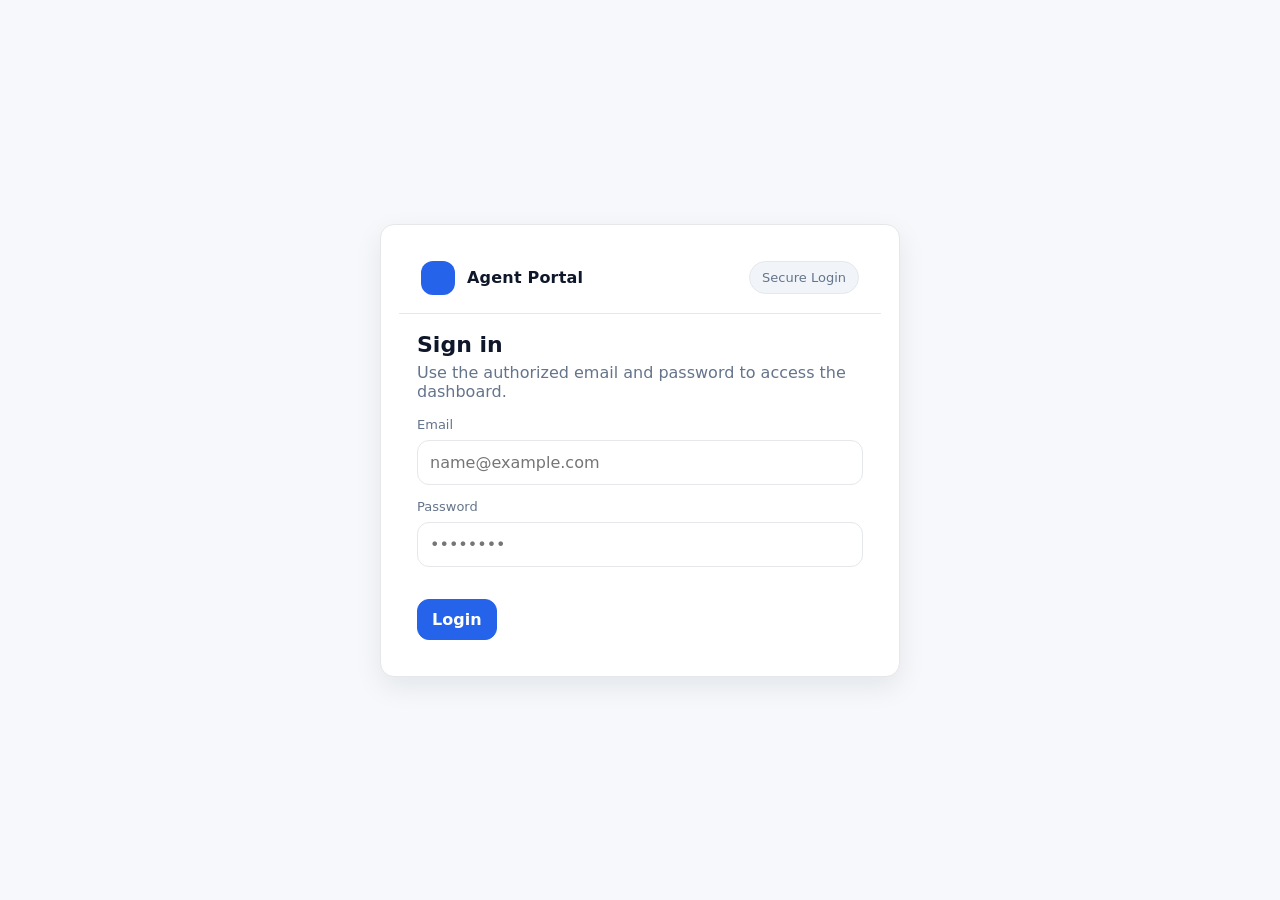
==== cart.html @ 021fe3e8 "Add files via upload" ====
<!doctype html>
<html lang="en">
  <head>
    <meta charset="utf-8" />
    <meta name="viewport" content="width=device-width, initial-scale=1" />
    <title>Agent Portal - Cart</title>
    <link rel="stylesheet" href="styles.css" />
    <script src="config.js"></script>
    <script src="app.js" defer></script>
  </head>
  <body data-page="cart" data-layout="full">
    <div class="container">
      <div class="card">
        <div class="topbar">
          <div class="brand">
            <div class="logo"></div>
            <div>Agent Portal</div>
          </div>
          <div style="display:flex;gap:10px;align-items:center">
            <span class="chip" id="sessionChip">-</span>
            <a class="btn" href="dashboard.html">Dashboard</a>
            <button class="btn" id="logoutBtn" type="button">Logout</button>
          </div>
        </div>
        <main class="main">
          <div class="section">
            <h1>My Cart</h1>
            <div class="checkout-grid" style="margin-top:14px">
              <div>
                <div class="panel">
                  <div class="panel-header">
                    <div class="panel-title">Cart Details</div>
                    <button class="btn ghost" id="clearCart" type="button">Clear Cart</button>
                  </div>
                  <div id="cartDetails"></div>
                  <div class="panel-footer">
                    <button class="btn" id="addAnotherTest" type="button">Add Another Test</button>
                    <a class="link" href="dashboard.html">Back to Dashboard</a>
                  </div>
                </div>
              </div>
              <aside>
                <div class="panel panel-accent">
                  <div class="panel-title">Order Summary</div>
                  <div style="margin-top:10px">
                    <a class="link" href="#">Add Voucher/Promo Code</a>
                  </div>
                  <div class="summary-list" style="margin-top:12px">
                    <div class="summary-line">
                      <div class="k">Item Subtotal</div>
                      <div class="v" id="cartSubtotal">$0</div>
                    </div>
                    <div class="summary-line">
                      <div class="k">Tax</div>
                      <div class="v" id="cartTax">$0</div>
                    </div>
                    <div class="summary-total">
                      <div>Total</div>
                      <div class="price" id="cartPrice">$0</div>
                    </div>
                  </div>
                  <div style="margin-top:14px">
                    <button class="btn primary wide" id="proceedPayment" type="button">Proceed to Payment →</button>
                  </div>
                </div>
              </aside>
            </div>
          </div>
        </main>
      </div>
    </div>
  </body>
</html>
---- styles.css ----
:root{
  --bg:#f6f8fb;
  --panel:#ffffff;
  --panel2:#ffffff;
  --text:#0f172a;
  --muted:#64748b;
  --line:#e5e7eb;
  --brand:#2563eb;
  --brand2:#2563eb;
  --danger:#dc2626;
  --ok:#059669;
  --shadow:0 10px 28px rgba(15,23,42,.08);
  --radius:14px;
  --radius2:10px;
  --max:1120px;
  --font:Inter,ui-sans-serif,system-ui,-apple-system,"Segoe UI",Roboto,Arial,"Noto Sans","Liberation Sans",sans-serif;
}

*{box-sizing:border-box}
html,body{height:100%}
body{
  margin:0;
  font-family:var(--font);
  background:var(--bg);
  color:var(--text);
  -webkit-font-smoothing:antialiased;
  -moz-osx-font-smoothing:grayscale;
}

body[data-layout="full"] .container{
  max-width:100%;
  padding:0;
}

body[data-layout="full"] .card{
  border-radius:0;
  border:0;
  box-shadow:none;
  min-height:100vh;
}

body[data-layout="full"] .topbar{
  padding:16px 22px;
}

body[data-layout="full"] .main{
  padding:22px;
}

a{color:inherit;text-decoration:none}
button,input,select,textarea{font:inherit}

.container{max-width:var(--max);margin:0 auto;padding:28px}

.card{
  background:var(--panel);
  border:1px solid var(--line);
  border-radius:var(--radius);
  box-shadow:var(--shadow);
}

.topbar{
  display:flex;
  align-items:center;
  justify-content:space-between;
  padding:18px 22px;
  border-bottom:1px solid var(--line);
}

.brand{
  display:flex;
  align-items:center;
  gap:12px;
  font-weight:700;
  letter-spacing:.2px;
}
.logo{
  width:34px;
  height:34px;
  border-radius:12px;
  background:var(--brand);
  box-shadow:none;
}

.chip{
  display:inline-flex;
  align-items:center;
  gap:8px;
  padding:8px 12px;
  border-radius:999px;
  border:1px solid var(--line);
  background:#f1f5f9;
  color:var(--muted);
  font-size:13px;
}

.btn{
  border:1px solid var(--line);
  background:#ffffff;
  color:var(--text);
  padding:10px 14px;
  border-radius:12px;
  cursor:pointer;
  transition:background .12s ease, border-color .12s ease;
}
.btn:hover{background:#f8fafc;border-color:#d1d5db}
.btn:active{background:#f1f5f9}
.btn.primary{
  background:var(--brand);
  border-color:var(--brand);
  color:#ffffff;
  font-weight:700;
}
.btn.danger{background:#fee2e2;border-color:#fecaca;color:#991b1b}
.btn.ghost{background:transparent}

.grid{
  display:grid;
  grid-template-columns:340px 1fr;
  gap:18px;
  align-items:start;
}

.sidebar{padding:16px;box-shadow:none}
.sidebar h2{margin:4px 0 14px;font-size:14px;color:var(--muted);font-weight:600}

.nav{
  display:flex;
  flex-direction:column;
  gap:8px;
}
.nav a{
  display:flex;
  align-items:center;
  justify-content:space-between;
  gap:10px;
  padding:12px 12px;
  border-radius:12px;
  border:1px solid var(--line);
  color:var(--text);
  background:#ffffff;
  transition:background .12s ease, border-color .12s ease;
}
.nav a:hover{background:#f8fafc;border-color:#d1d5db}
.nav a.active{background:#eef2ff;border-color:#c7d2fe}
.nav .meta{color:var(--muted);font-size:12px}

.main{padding:16px}
.section{padding:18px}
.section + .section{border-top:1px solid var(--line)}
.section h1{margin:0 0 12px;font-size:20px}
.section p{margin:0;color:var(--muted);line-height:1.55}

.tabs{
  display:flex;
  flex-wrap:wrap;
  gap:10px;
  margin-top:14px;
}
.tab{
  padding:10px 12px;
  border-radius:999px;
  border:1px solid var(--line);
  background:#ffffff;
  color:var(--text);
  cursor:pointer;
}
.tab.active{background:#eef2ff;border-color:#c7d2fe}

form{display:grid;grid-template-columns:1fr 1fr;gap:14px;margin-top:16px}
.field{display:flex;flex-direction:column;gap:8px}
.field.full{grid-column:1 / -1}
.label{font-size:13px;color:var(--muted)}
.input,.select,.textarea{
  padding:12px 12px;
  border-radius:12px;
  border:1px solid var(--line);
  background:#ffffff;
  color:var(--text);
  outline:none;
}
.textarea{min-height:98px;resize:vertical}
.input:focus,.select:focus,.textarea:focus{border-color:#93c5fd;box-shadow:0 0 0 3px rgba(59,130,246,.15)}
.hint{font-size:12px;color:var(--muted);line-height:1.45}
.error{color:#b91c1c;font-size:13px}

.actions{
  grid-column:1 / -1;
  display:flex;
  gap:10px;
  justify-content:flex-end;
  padding-top:4px;
}

.login{
  min-height:100%;
  display:flex;
  align-items:center;
  justify-content:center;
  padding:28px;
}
.login-card{
  width:min(520px, 100%);
  padding:18px;
}
.login-card .body{padding:18px}
.login-card h1{margin:0 0 6px;font-size:22px}
.login-card p{margin:0 0 16px;color:var(--muted)}
.login-card form{grid-template-columns:1fr}
.login-card .actions{justify-content:space-between}

.summary{
  display:grid;
  gap:10px;
  margin-top:14px;
}
.row{
  display:flex;
  align-items:center;
  justify-content:space-between;
  gap:14px;
  padding:12px;
  border:1px solid var(--line);
  border-radius:12px;
  background:#ffffff;
}
.row .k{color:var(--muted);font-size:13px}
.row .v{font-weight:650}

.price{
  font-size:22px;
  font-weight:800;
  letter-spacing:.2px;
}

.checkout-grid{
  display:grid;
  grid-template-columns:minmax(0, 1fr) minmax(320px, 420px);
  gap:18px;
  align-items:start;
}

.checkout-grid > *{min-width:0}
.checkout-grid aside{min-width:0}

.panel{
  border:1px solid var(--line);
  border-radius:var(--radius2);
  background:#ffffff;
  padding:16px;
  max-width:100%;
}

.panel-accent{
  background:#eef2ff;
  border-color:#c7d2fe;
}

.panel-header{
  display:flex;
  align-items:center;
  justify-content:space-between;
  gap:12px;
}

.panel-title{
  font-size:16px;
  font-weight:750;
}

.panel-footer{
  margin-top:16px;
  display:flex;
  align-items:center;
  justify-content:space-between;
  gap:10px;
  flex-wrap:wrap;
}

.wide{width:100%}

.link{
  color:var(--brand);
  font-weight:600;
}
.link:hover{text-decoration:underline}

.muted{color:var(--muted);font-size:13px;line-height:1.45}

.mono{
  font-family:ui-monospace,SFMono-Regular,Menlo,Monaco,Consolas,"Liberation Mono","Courier New",monospace;
  overflow-wrap:anywhere;
}

.cart-item{
  display:flex;
  align-items:flex-start;
  justify-content:space-between;
  gap:14px;
  padding:12px;
  border:1px solid var(--line);
  border-radius:12px;
  background:#ffffff;
}

.cart-icon{
  width:38px;
  height:38px;
  border-radius:12px;
  background:#eef2ff;
  border:1px solid #c7d2fe;
  flex:0 0 auto;
}

.cart-item-main{flex:1 1 auto;min-width:0}
.cart-item-title{font-weight:750;line-height:1.25;overflow-wrap:anywhere}
.cart-item-meta{margin-top:6px;font-size:13px;color:var(--muted);line-height:1.35}
.cart-item-price{flex:0 0 auto;text-align:right}
.cart-item-price-top{font-weight:800}
.cart-item-price-sub{margin-top:6px;font-size:12px;color:var(--muted)}

.summary-list{display:grid;gap:10px}
.summary-line{
  display:flex;
  align-items:center;
  justify-content:space-between;
  gap:12px;
  font-size:13px;
}
.summary-total{
  display:flex;
  align-items:flex-end;
  justify-content:space-between;
  gap:12px;
  padding-top:12px;
  border-top:1px solid rgba(15,23,42,.12);
  font-weight:800;
}

.pay-methods{display:grid;gap:10px}
.pay-method{
  display:flex;
  align-items:flex-start;
  gap:12px;
  padding:12px;
  border:1px solid var(--line);
  border-radius:12px;
  background:#ffffff;
  cursor:pointer;
}
.pay-method input{margin-top:3px}
.pay-method-body{flex:1 1 auto}
.pay-method-title{font-weight:750}
.pay-method-logos{margin-top:4px;font-size:12px;color:var(--muted);line-height:1.35}

.card-form{
  display:grid;
  grid-template-columns:1fr 1fr;
  gap:14px;
}

.order-line{
  padding:12px;
  border:1px solid rgba(15,23,42,.10);
  border-radius:12px;
  background:rgba(255,255,255,.65);
}
.order-title{font-weight:750;overflow-wrap:anywhere}
.order-meta{margin-top:6px;font-size:12px;color:var(--muted);line-height:1.35}

@media (max-width: 980px){
  .grid{grid-template-columns:1fr}
  form{grid-template-columns:1fr}
  .checkout-grid{grid-template-columns:1fr}
  .card-form{grid-template-columns:1fr}
}

@media (max-width: 1120px){
  .checkout-grid{grid-template-columns:1fr}
}
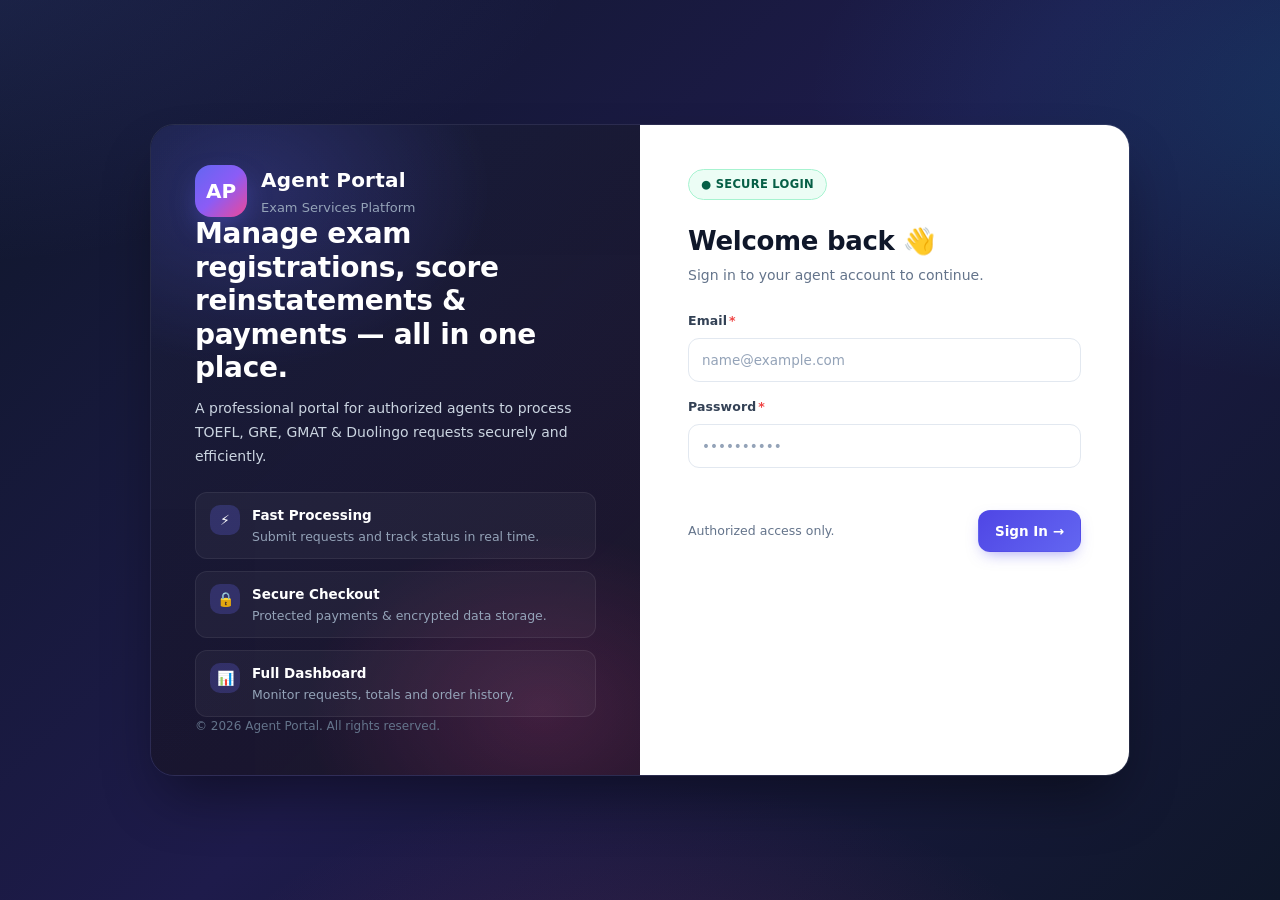
==== commit ae80ea09: "Add files via upload" ====
--- a/cart.html
+++ b/cart.html
@@ -3,70 +3,113 @@
   <head>
     <meta charset="utf-8" />
     <meta name="viewport" content="width=device-width, initial-scale=1" />
-    <title>Agent Portal - Cart</title>
+    <title>My Cart — Exam Agent Portal</title>
     <link rel="stylesheet" href="styles.css" />
     <script src="config.js"></script>
     <script src="app.js" defer></script>
   </head>
-  <body data-page="cart" data-layout="full">
-    <div class="container">
-      <div class="card">
-        <div class="topbar">
-          <div class="brand">
-            <div class="logo"></div>
-            <div>Agent Portal</div>
-          </div>
-          <div style="display:flex;gap:10px;align-items:center">
-            <span class="chip" id="sessionChip">-</span>
-            <a class="btn" href="dashboard.html">Dashboard</a>
-            <button class="btn" id="logoutBtn" type="button">Logout</button>
+  <body data-page="cart">
+    <div class="portal">
+      <aside class="portal-sidebar">
+        <div class="portal-brand">
+          <div class="logo-mark">AP</div>
+          <div class="portal-brand-text">
+            <div class="portal-brand-title">Agent Portal</div>
+            <div class="portal-brand-sub">Exam Services</div>
           </div>
         </div>
-        <main class="main">
+
+        <div class="sidebar-section">
+          <div id="sidebarNav"></div>
+        </div>
+
+        <div class="sidebar-section">
+          <div id="serviceNav"></div>
+        </div>
+
+        <div class="sidebar-footer">
+          <div class="sidebar-user">
+            <div class="avatar" id="sidebarUserAvatar">U</div>
+            <div class="sidebar-user-body">
+              <div class="sidebar-user-name" id="sidebarUserName">Agent</div>
+              <div class="sidebar-user-email" id="sidebarUserEmail">—</div>
+            </div>
+          </div>
+          <button class="btn ghost wide" id="sidebarLogoutBtn" type="button" style="margin-top:12px">Sign Out</button>
+        </div>
+      </aside>
+
+      <div class="portal-main">
+        <div class="portal-topbar">
+          <div class="portal-topbar-left">
+            <div class="page-breadcrumb" id="breadcrumb">Dashboard</div>
+          </div>
+          <div class="portal-topbar-right">
+            <div class="topbar-chip" id="sessionChip"><span class="dot"></span><span>-</span></div>
+            <a class="btn" href="dashboard.html">Dashboard</a>
+            <button class="btn" id="logoutBtn" type="button">Sign Out</button>
+          </div>
+        </div>
+
+        <div class="portal-content is-loading">
+          <div class="page-loader" aria-hidden="true">
+            <div class="spinner"></div>
+            <div class="pl-text">Loading<span class="pl-dots"></span></div>
+          </div>
           <div class="section">
-            <h1>My Cart</h1>
-            <div class="checkout-grid" style="margin-top:14px">
+            <div class="section-head">
               <div>
-                <div class="panel">
-                  <div class="panel-header">
-                    <div class="panel-title">Cart Details</div>
-                    <button class="btn ghost" id="clearCart" type="button">Clear Cart</button>
+                <h1>My Cart</h1>
+                <p>Review your request before proceeding to payment.</p>
+              </div>
+              <div class="section-actions">
+                <span class="chip brand">Checkout</span>
+              </div>
+            </div>
+          </div>
+
+          <div class="checkout-grid">
+            <div>
+              <div class="panel">
+                <div class="panel-header">
+                  <div class="panel-title"><span class="ico">🛒</span> Cart Details</div>
+                  <button class="btn ghost" id="clearCart" type="button">Clear Cart</button>
+                </div>
+                <div id="cartDetails"></div>
+                <div class="panel-footer">
+                  <button class="btn" id="addAnotherTest" type="button">＋ Add Another Request</button>
+                  <a class="link" href="dashboard.html">← Back to Dashboard</a>
+                </div>
+              </div>
+            </div>
+            <aside>
+              <div class="panel panel-accent">
+                <div class="panel-title"><span class="ico">💰</span> Order Summary</div>
+                <div style="margin-top:12px">
+                  <a class="link" href="#">Add Voucher / Promo Code</a>
+                </div>
+                <div class="summary-list" style="margin-top:16px">
+                  <div class="summary-line">
+                    <div>Item Subtotal</div>
+                    <div class="v" id="cartSubtotal">$0</div>
                   </div>
-                  <div id="cartDetails"></div>
-                  <div class="panel-footer">
-                    <button class="btn" id="addAnotherTest" type="button">Add Another Test</button>
-                    <a class="link" href="dashboard.html">Back to Dashboard</a>
+                  <div class="summary-line">
+                    <div>Tax</div>
+                    <div class="v" id="cartTax">$0</div>
+                  </div>
+                  <div class="summary-total">
+                    <div>Total Payable</div>
+                    <div class="price brand" id="cartPrice">$0</div>
                   </div>
                 </div>
+                <div style="margin-top:18px">
+                  <button class="btn primary wide" id="proceedPayment" type="button">Proceed to Payment →</button>
+                </div>
+                <div class="muted" style="margin-top:12px;font-size:12px;text-align:center">Secure payment · No real card data is collected in this demo.</div>
               </div>
-              <aside>
-                <div class="panel panel-accent">
-                  <div class="panel-title">Order Summary</div>
-                  <div style="margin-top:10px">
-                    <a class="link" href="#">Add Voucher/Promo Code</a>
-                  </div>
-                  <div class="summary-list" style="margin-top:12px">
-                    <div class="summary-line">
-                      <div class="k">Item Subtotal</div>
-                      <div class="v" id="cartSubtotal">$0</div>
-                    </div>
-                    <div class="summary-line">
-                      <div class="k">Tax</div>
-                      <div class="v" id="cartTax">$0</div>
-                    </div>
-                    <div class="summary-total">
-                      <div>Total</div>
-                      <div class="price" id="cartPrice">$0</div>
-                    </div>
-                  </div>
-                  <div style="margin-top:14px">
-                    <button class="btn primary wide" id="proceedPayment" type="button">Proceed to Payment →</button>
-                  </div>
-                </div>
-              </aside>
-            </div>
+            </aside>
           </div>
-        </main>
+        </div>
       </div>
     </div>
   </body>
--- a/styles.css
+++ b/styles.css
@@ -1,19 +1,39 @@
 :root{
-  --bg:#f6f8fb;
+  --bg:#0f172a;
+  --bg-soft:#1e293b;
   --panel:#ffffff;
-  --panel2:#ffffff;
+  --panel-muted:#f8fafc;
+  --panel-alt:#f1f5f9;
   --text:#0f172a;
+  --text-soft:#334155;
   --muted:#64748b;
-  --line:#e5e7eb;
-  --brand:#2563eb;
-  --brand2:#2563eb;
-  --danger:#dc2626;
-  --ok:#059669;
-  --shadow:0 10px 28px rgba(15,23,42,.08);
-  --radius:14px;
-  --radius2:10px;
-  --max:1120px;
-  --font:Inter,ui-sans-serif,system-ui,-apple-system,"Segoe UI",Roboto,Arial,"Noto Sans","Liberation Sans",sans-serif;
+  --line:#e2e8f0;
+  --line-soft:#f1f5f9;
+  --brand:#4f46e5;
+  --brand-dark:#3730a3;
+  --brand-soft:#eef2ff;
+  --brand-2:#0ea5e9;
+  --accent:#06b6d4;
+  --success:#10b981;
+  --success-soft:#d1fae5;
+  --warning:#f59e0b;
+  --warning-soft:#fef3c7;
+  --danger:#ef4444;
+  --danger-soft:#fee2e2;
+  --sidebar:#0b1220;
+  --sidebar-2:#111827;
+  --sidebar-text:#cbd5e1;
+  --sidebar-muted:#94a3b8;
+  --sidebar-active:#4f46e5;
+  --shadow-xs:0 1px 2px rgba(15,23,42,.06);
+  --shadow-sm:0 1px 3px rgba(15,23,42,.08), 0 1px 2px rgba(15,23,42,.04);
+  --shadow:0 4px 6px -1px rgba(15,23,42,.08), 0 2px 4px -2px rgba(15,23,42,.06);
+  --shadow-lg:0 10px 15px -3px rgba(15,23,42,.10), 0 4px 6px -4px rgba(15,23,42,.06);
+  --shadow-xl:0 20px 25px -5px rgba(15,23,42,.10), 0 8px 10px -6px rgba(15,23,42,.06);
+  --radius:16px;
+  --radius-sm:10px;
+  --radius-lg:20px;
+  --font:"Inter",ui-sans-serif,system-ui,-apple-system,"Segoe UI",Roboto,Arial,"Noto Sans","Liberation Sans",sans-serif;
 }
 
 *{box-sizing:border-box}
@@ -21,109 +41,517 @@
 body{
   margin:0;
   font-family:var(--font);
-  background:var(--bg);
+  background:linear-gradient(135deg,#f8fafc 0%,#eef2ff 100%);
   color:var(--text);
   -webkit-font-smoothing:antialiased;
   -moz-osx-font-smoothing:grayscale;
-}
-
-body[data-layout="full"] .container{
-  max-width:100%;
-  padding:0;
-}
-
-body[data-layout="full"] .card{
-  border-radius:0;
-  border:0;
-  box-shadow:none;
-  min-height:100vh;
-}
-
-body[data-layout="full"] .topbar{
-  padding:16px 22px;
-}
-
-body[data-layout="full"] .main{
-  padding:22px;
+  line-height:1.5;
+  font-size:14px;
 }
 
 a{color:inherit;text-decoration:none}
 button,input,select,textarea{font:inherit}
 
-.container{max-width:var(--max);margin:0 auto;padding:28px}
+/* ========== Portal Layout ========== */
+.portal{
+  display:grid;
+  grid-template-columns:260px 1fr;
+  min-height:100vh;
+}
+
+.portal-sidebar{
+  background:linear-gradient(180deg, var(--sidebar) 0%, var(--sidebar-2) 100%);
+  color:var(--sidebar-text);
+  display:flex;
+  flex-direction:column;
+  position:sticky;
+  top:0;
+  height:100vh;
+  overflow-y:auto;
+  border-right:1px solid rgba(255,255,255,.06);
+}
+
+.portal-sidebar::-webkit-scrollbar{width:6px}
+.portal-sidebar::-webkit-scrollbar-track{background:transparent}
+.portal-sidebar::-webkit-scrollbar-thumb{background:rgba(255,255,255,.10);border-radius:99px}
+
+.portal-brand{
+  padding:22px 20px 18px 20px;
+  display:flex;
+  align-items:center;
+  gap:12px;
+  border-bottom:1px solid rgba(255,255,255,.06);
+}
+.portal-brand .logo-mark{
+  width:42px;height:42px;
+  border-radius:12px;
+  background:linear-gradient(135deg,#6366f1 0%,#8b5cf6 50%,#ec4899 100%);
+  display:flex;align-items:center;justify-content:center;
+  color:#fff;font-weight:900;font-size:16px;
+  box-shadow:0 8px 20px -6px rgba(99,102,241,.55);
+  flex-shrink:0;
+}
+.portal-brand-text{display:flex;flex-direction:column;gap:2px;min-width:0}
+.portal-brand-title{font-weight:800;font-size:15px;color:#fff;letter-spacing:.2px}
+.portal-brand-sub{font-size:11px;color:var(--sidebar-muted)}
+
+.sidebar-section{padding:18px 14px 6px 14px}
+.sidebar-heading{
+  font-size:11px;
+  font-weight:700;
+  color:var(--sidebar-muted);
+  text-transform:uppercase;
+  letter-spacing:1.2px;
+  padding:0 10px 10px 10px;
+}
+.sidebar-menu{display:flex;flex-direction:column;gap:4px}
+.sidebar-link{
+  display:flex;
+  align-items:center;
+  gap:12px;
+  padding:10px 12px;
+  border-radius:10px;
+  color:var(--sidebar-text);
+  font-size:13.5px;
+  font-weight:500;
+  transition:all .15s ease;
+  position:relative;
+}
+.sidebar-link:hover{
+  background:rgba(255,255,255,.05);
+  color:#fff;
+}
+.sidebar-link.active{
+  background:linear-gradient(90deg, rgba(79,70,229,.22) 0%, rgba(79,70,229,.08) 100%);
+  color:#fff;
+  box-shadow:inset 0 0 0 1px rgba(99,102,241,.30);
+}
+.sidebar-link.active::before{
+  content:"";
+  position:absolute;left:0;top:8px;bottom:8px;
+  width:3px;border-radius:99px;
+  background:linear-gradient(180deg,#6366f1,#a78bfa);
+}
+.sidebar-link .ico{
+  width:22px;height:22px;
+  display:flex;align-items:center;justify-content:center;
+  font-size:14px;
+  opacity:.9;
+}
+.sidebar-link.locked{
+  opacity:.55;
+  cursor:not-allowed;
+  background:transparent !important;
+}
+.sidebar-link .lock-tag{
+  margin-left:auto;
+  font-size:10px;
+  font-weight:700;
+  padding:3px 7px;
+  border-radius:99px;
+  background:rgba(245,158,11,.15);
+  color:#fbbf24;
+  letter-spacing:.2px;
+}
+.sidebar-footer{
+  margin-top:auto;
+  padding:16px 18px;
+  border-top:1px solid rgba(255,255,255,.06);
+}
+.sidebar-user{
+  display:flex;
+  align-items:center;
+  gap:12px;
+  padding:10px;
+  border-radius:12px;
+  background:rgba(255,255,255,.03);
+}
+.avatar{
+  width:38px;height:38px;
+  border-radius:12px;
+  background:linear-gradient(135deg,#6366f1,#ec4899);
+  display:flex;align-items:center;justify-content:center;
+  color:#fff;font-weight:800;font-size:14px;
+  flex-shrink:0;
+}
+.sidebar-user-body{min-width:0;flex:1}
+.sidebar-user-name{font-size:13px;font-weight:700;color:#fff;overflow:hidden;text-overflow:ellipsis;white-space:nowrap}
+.sidebar-user-email{font-size:11.5px;color:var(--sidebar-muted);overflow:hidden;text-overflow:ellipsis;white-space:nowrap}
+
+.portal-main{
+  min-width:0;
+  display:flex;
+  flex-direction:column;
+}
+.portal-topbar{
+  background:rgba(255,255,255,.85);
+  backdrop-filter:blur(12px);
+  border-bottom:1px solid var(--line);
+  padding:14px 28px;
+  display:flex;
+  align-items:center;
+  justify-content:space-between;
+  position:sticky;top:0;z-index:20;
+}
+.portal-topbar-left{display:flex;align-items:center;gap:14px}
+.page-breadcrumb{font-size:13px;color:var(--muted)}
+.page-breadcrumb strong{color:var(--text);font-weight:700}
+.portal-topbar-right{display:flex;align-items:center;gap:10px}
+.topbar-chip{
+  display:inline-flex;align-items:center;gap:8px;
+  padding:7px 12px;
+  border-radius:999px;
+  border:1px solid var(--line);
+  background:#fff;
+  color:var(--muted);
+  font-size:12.5px;
+  font-weight:600;
+}
+.topbar-chip .dot{
+  width:8px;height:8px;border-radius:99px;
+  background:var(--success);
+  box-shadow:0 0 0 3px var(--success-soft);
+}
+.portal-content{
+  padding:28px;
+  flex:1;
+  position:relative;
+  min-width:0;
+}
+
+.portal-content.is-loading{
+  min-height:calc(100vh - 120px);
+}
+.portal-content.is-loading > *:not(.page-loader){
+  visibility:hidden;
+  pointer-events:none;
+  opacity:0;
+}
+.portal-content > *:not(.page-loader){
+  transition:opacity .35s ease;
+}
+.page-loader{
+  display:none;
+  position:absolute;
+  inset:28px;
+  z-index:50;
+  border-radius:var(--radius);
+  align-items:center;
+  justify-content:center;
+  flex-direction:column;
+  gap:22px;
+  background:rgba(255,255,255,.55);
+  backdrop-filter:blur(6px);
+  -webkit-backdrop-filter:blur(6px);
+}
+.portal-content.is-loading .page-loader{
+  display:flex;
+}
+.page-loader .spinner{
+  width:64px;height:64px;
+  border-radius:50%;
+  position:relative;
+  background:conic-gradient(from 0deg,transparent 0%,transparent 60%,#ec4899 60%,#8b5cf6 80%,#4f46e5 100%);
+  animation:spin 1.1s linear infinite;
+  box-shadow:0 10px 30px -12px rgba(79,70,229,.55);
+}
+.page-loader .spinner::before{
+  content:"";
+  position:absolute;
+  inset:6px;
+  border-radius:50%;
+  background:
+    linear-gradient(135deg,#f8fafc 0%,#eef2ff 100%),
+    #fff;
+}
+.page-loader .pl-text{
+  font-size:13.5px;
+  font-weight:700;
+  letter-spacing:.3px;
+  color:var(--brand-dark);
+  display:flex;
+  align-items:center;
+  gap:8px;
+}
+.page-loader .pl-dots::after{
+  content:"";
+  display:inline-block;
+  animation:dots 1.2s steps(4,end) infinite;
+  width:22px;
+  text-align:left;
+}
+@keyframes spin{to{transform:rotate(360deg)}}
+@keyframes dots{
+  0%{content:""}
+  25%{content:"."}
+  50%{content:".."}
+  75%{content:"..."}
+  100%{content:""}
+}
+
+.page-loader .pl-skeleton{
+  width:min(900px,92%);
+  display:grid;
+  gap:14px;
+}
+.page-loader .pl-sk-block{
+  height:96px;
+  border-radius:16px;
+  background:linear-gradient(90deg,#eef2ff 0%,#e0e7ff 50%,#eef2ff 100%);
+  background-size:200% 100%;
+  animation:shimmer 1.4s ease-in-out infinite;
+  box-shadow:var(--shadow-xs);
+}
+.page-loader .pl-sk-block.sm{height:56px;border-radius:14px}
+.page-loader .pl-sk-block.md{height:140px;border-radius:16px}
+@keyframes shimmer{
+  0%{background-position:200% 0}
+  100%{background-position:-200% 0}
+}
+
+/* Legacy layout loader (payment / success pages) */
+main.main{position:relative}
+main.main.is-loading{
+  min-height:520px;
+}
+main.main.is-loading > *:not(.page-loader){
+  visibility:hidden;
+  pointer-events:none;
+  opacity:0;
+}
+
+/* Section-level loading (exam tabs / sub-service tabs) */
+.section-loader{
+  position:relative;
+  min-height:180px;
+  display:flex;
+  align-items:center;
+  justify-content:center;
+  flex-direction:column;
+  gap:14px;
+  padding:24px 12px;
+}
+.section-loader .spin-sm{
+  width:38px;height:38px;
+  border-radius:50%;
+  background:conic-gradient(from 0deg,transparent 0%,transparent 60%,#ec4899 60%,#8b5cf6 80%,#4f46e5 100%);
+  animation:spin .9s linear infinite;
+  position:relative;
+  flex-shrink:0;
+}
+.section-loader .spin-sm::before{
+  content:"";
+  position:absolute;
+  inset:4px;
+  border-radius:50%;
+  background:#fff;
+}
+.section-loader .sl-text{
+  font-size:12.5px;
+  font-weight:700;
+  letter-spacing:.25px;
+  color:#6366f1;
+  display:flex;
+  align-items:center;
+  gap:6px;
+}
+.section-loader .sl-text::after{
+  content:"";
+  display:inline-block;
+  animation:dots 1.2s steps(4,end) infinite;
+  width:20px;
+}
+.section-loader .sk-line{
+  width:min(560px,88%);
+  height:12px;
+  border-radius:999px;
+  background:linear-gradient(90deg,#eef2ff 0%,#e0e7ff 50%,#eef2ff 100%);
+  background-size:200% 100%;
+  animation:shimmer 1.35s ease-in-out infinite;
+}
+.section-loader .sk-line.sm{width:min(420px,70%);height:10px}
+
+/* Secure checkout page-level loader (Pay Now click) */
+.checkout-loader{
+  position:fixed;
+  inset:0;
+  background:rgba(255,255,255,.9);
+  backdrop-filter:blur(6px);
+  -webkit-backdrop-filter:blur(6px);
+  display:none;
+  align-items:center;
+  justify-content:center;
+  flex-direction:column;
+  gap:22px;
+  z-index:9998;
+}
+.checkout-loader.show{display:flex}
+.checkout-loader .c-spinner{
+  width:56px;height:56px;border-radius:50%;
+  position:relative;
+  background:conic-gradient(from 0deg,transparent 0%,transparent 60%,#ec4899 60%,#8b5cf6 80%,#4f46e5 100%);
+  animation:spin 1s linear infinite;
+  box-shadow:0 10px 28px -10px rgba(79,70,229,.5);
+}
+.checkout-loader .c-spinner::before{
+  content:"";position:absolute;inset:6px;border-radius:50%;background:#fff;
+}
+.checkout-loader .c-text{
+  font-size:14px;font-weight:700;letter-spacing:.25px;color:#4338ca;
+  display:flex;align-items:center;gap:6px;
+}
+.checkout-loader .c-text::after{
+  content:"";display:inline-block;
+  animation:dots 1.2s steps(4,end) infinite;
+  width:22px;
+}
+.checkout-loader .c-sub{
+  font-size:12px;color:#6b7280;letter-spacing:.2px;
+}
+main.main > *:not(.page-loader){
+  transition:opacity .35s ease;
+}
+main.main .page-loader{
+  inset:12px;
+  background:rgba(255,255,255,.7);
+}
+
+/* ========== Containers / Cards ========== */
+.container{max-width:1200px;margin:0 auto;padding:28px}
 
 .card{
   background:var(--panel);
   border:1px solid var(--line);
   border-radius:var(--radius);
-  box-shadow:var(--shadow);
-}
-
-.topbar{
-  display:flex;
-  align-items:center;
-  justify-content:space-between;
-  padding:18px 22px;
-  border-bottom:1px solid var(--line);
-}
-
-.brand{
-  display:flex;
-  align-items:center;
-  gap:12px;
-  font-weight:700;
-  letter-spacing:.2px;
-}
-.logo{
-  width:34px;
-  height:34px;
+  box-shadow:var(--shadow-sm);
+}
+.card-header{
+  padding:20px 24px;
+  border-bottom:1px solid var(--line-soft);
+  display:flex;align-items:center;justify-content:space-between;gap:12px;
+}
+.card-title{font-size:16px;font-weight:800;letter-spacing:.1px}
+.card-sub{font-size:13px;color:var(--muted);margin-top:2px}
+.card-body{padding:24px}
+.card-footer{
+  padding:18px 24px;
+  border-top:1px solid var(--line-soft);
+  display:flex;align-items:center;justify-content:space-between;gap:10px;flex-wrap:wrap;
+}
+
+/* ========== Buttons ========== */
+.btn{
+  display:inline-flex;
+  align-items:center;
+  justify-content:center;
+  gap:8px;
+  border:1px solid var(--line);
+  background:#ffffff;
+  color:var(--text-soft);
+  padding:10px 16px;
   border-radius:12px;
-  background:var(--brand);
-  box-shadow:none;
-}
-
+  cursor:pointer;
+  font-weight:600;
+  font-size:13.5px;
+  transition:all .15s ease;
+  white-space:nowrap;
+  box-shadow:var(--shadow-xs);
+}
+.btn:hover{background:var(--panel-alt);border-color:#cbd5e1;transform:translateY(-1px);box-shadow:var(--shadow-sm)}
+.btn:active{transform:translateY(0);box-shadow:var(--shadow-xs)}
+.btn.primary{
+  background:linear-gradient(135deg,#4f46e5 0%,#6366f1 100%);
+  border-color:transparent;
+  color:#fff;
+  box-shadow:0 6px 16px -6px rgba(79,70,229,.55);
+}
+.btn.primary:hover{background:linear-gradient(135deg,#4338ca 0%,#4f46e5 100%);box-shadow:0 8px 20px -6px rgba(79,70,229,.7)}
+.btn.soft{
+  background:var(--brand-soft);
+  border-color:#c7d2fe;
+  color:var(--brand-dark);
+}
+.btn.soft:hover{background:#e0e7ff}
+.btn.danger{background:var(--danger-soft);border-color:#fecaca;color:#991b1b;box-shadow:none}
+.btn.danger:hover{background:#fee2e2}
+.btn.ghost{background:transparent;border-color:transparent;box-shadow:none;color:var(--muted)}
+.btn.ghost:hover{background:var(--panel-alt);color:var(--text)}
+.btn.wide{width:100%}
+.btn.icon{padding:10px;width:auto;aspect-ratio:1/1}
+
+/* ========== Chips / Tags ========== */
 .chip{
-  display:inline-flex;
-  align-items:center;
-  gap:8px;
-  padding:8px 12px;
+  display:inline-flex;align-items:center;gap:8px;
+  padding:7px 12px;
   border-radius:999px;
   border:1px solid var(--line);
-  background:#f1f5f9;
+  background:#f8fafc;
   color:var(--muted);
-  font-size:13px;
-}
-
-.btn{
+  font-size:12.5px;
+  font-weight:600;
+}
+.chip.brand{background:var(--brand-soft);border-color:#c7d2fe;color:var(--brand-dark)}
+.chip.success{background:var(--success-soft);border-color:#a7f3d0;color:#065f46}
+.chip.warning{background:var(--warning-soft);border-color:#fde68a;color:#92400e}
+.chip.danger{background:var(--danger-soft);border-color:#fecaca;color:#991b1b}
+
+.badge{
+  display:inline-flex;align-items:center;justify-content:center;
+  padding:3px 9px;
+  border-radius:999px;
+  font-size:11px;
+  font-weight:800;
+  letter-spacing:.2px;
+}
+.badge.brand{background:var(--brand-soft);color:var(--brand-dark)}
+.badge.success{background:var(--success-soft);color:#065f46}
+.badge.warning{background:var(--warning-soft);color:#92400e}
+.badge.danger{background:var(--danger-soft);color:#991b1b}
+
+/* ========== Stats Cards ========== */
+.stats-grid{
+  display:grid;
+  grid-template-columns:repeat(4,1fr);
+  gap:16px;
+  margin-bottom:22px;
+}
+.stat-card{
+  background:#fff;
   border:1px solid var(--line);
-  background:#ffffff;
-  color:var(--text);
-  padding:10px 14px;
-  border-radius:12px;
-  cursor:pointer;
-  transition:background .12s ease, border-color .12s ease;
-}
-.btn:hover{background:#f8fafc;border-color:#d1d5db}
-.btn:active{background:#f1f5f9}
-.btn.primary{
-  background:var(--brand);
-  border-color:var(--brand);
-  color:#ffffff;
-  font-weight:700;
-}
-.btn.danger{background:#fee2e2;border-color:#fecaca;color:#991b1b}
-.btn.ghost{background:transparent}
-
-.grid{
-  display:grid;
-  grid-template-columns:340px 1fr;
-  gap:18px;
-  align-items:start;
-}
-
-.sidebar{padding:16px;box-shadow:none}
-.sidebar h2{margin:4px 0 14px;font-size:14px;color:var(--muted);font-weight:600}
-
+  border-radius:var(--radius);
+  padding:20px;
+  position:relative;
+  overflow:hidden;
+  box-shadow:var(--shadow-xs);
+}
+.stat-card::before{
+  content:"";position:absolute;top:-20px;right:-20px;
+  width:120px;height:120px;border-radius:50%;
+  opacity:.08;
+}
+.stat-card.brand::before{background:var(--brand)}
+.stat-card.success::before{background:var(--success)}
+.stat-card.warning::before{background:var(--warning)}
+.stat-card.info::before{background:var(--brand-2)}
+.stat-top{
+  display:flex;align-items:center;justify-content:space-between;gap:10px;
+  margin-bottom:12px;
+}
+.stat-icon{
+  width:42px;height:42px;border-radius:12px;
+  display:flex;align-items:center;justify-content:center;
+  font-size:18px;font-weight:900;
+}
+.stat-card.brand .stat-icon{background:var(--brand-soft);color:var(--brand-dark)}
+.stat-card.success .stat-icon{background:var(--success-soft);color:#065f46}
+.stat-card.warning .stat-icon{background:var(--warning-soft);color:#92400e}
+.stat-card.info .stat-icon{background:#e0f2fe;color:#075985}
+.stat-label{font-size:12.5px;color:var(--muted);font-weight:600}
+.stat-value{font-size:26px;font-weight:900;letter-spacing:-.3px;color:var(--text)}
+.stat-foot{margin-top:8px;font-size:12px;color:var(--muted)}
+.stat-foot .up{color:var(--success);font-weight:700}
+
+/* ========== Navigation Links (Services) ========== */
 .nav{
   display:flex;
   flex-direction:column;
@@ -134,23 +562,51 @@
   align-items:center;
   justify-content:space-between;
   gap:10px;
-  padding:12px 12px;
+  padding:13px 14px;
   border-radius:12px;
   border:1px solid var(--line);
-  color:var(--text);
+  color:var(--text-soft);
   background:#ffffff;
-  transition:background .12s ease, border-color .12s ease;
-}
-.nav a:hover{background:#f8fafc;border-color:#d1d5db}
-.nav a.active{background:#eef2ff;border-color:#c7d2fe}
-.nav .meta{color:var(--muted);font-size:12px}
-
-.main{padding:16px}
-.section{padding:18px}
-.section + .section{border-top:1px solid var(--line)}
-.section h1{margin:0 0 12px;font-size:20px}
-.section p{margin:0;color:var(--muted);line-height:1.55}
-
+  font-size:14px;
+  font-weight:600;
+  transition:all .15s ease;
+  box-shadow:var(--shadow-xs);
+}
+.nav a:hover{background:var(--panel-alt);border-color:#cbd5e1;transform:translateX(2px)}
+.nav a.active{
+  background:linear-gradient(90deg,#eef2ff 0%,#e0e7ff 100%);
+  border-color:#c7d2fe;
+  color:var(--brand-dark);
+  box-shadow:0 4px 14px -6px rgba(79,70,229,.25);
+}
+.nav a.locked{
+  opacity:.55;
+  background:#f8fafc;
+  cursor:not-allowed;
+  filter:grayscale(.4);
+}
+.nav a.locked:hover{background:#f8fafc;border-color:var(--line);transform:none}
+.nav .meta{color:var(--muted);font-size:12px;font-weight:700;display:flex;align-items:center;gap:5px}
+.nav a.active .meta{color:var(--brand-dark)}
+
+/* ========== Main / Sections ========== */
+.main{padding:0}
+.section{
+  padding:28px;
+  background:#fff;
+  border-radius:var(--radius);
+  border:1px solid var(--line);
+  box-shadow:var(--shadow-xs);
+  margin-bottom:18px;
+}
+.section + .section{margin-top:0}
+.section h1{margin:0 0 6px;font-size:19px;font-weight:850;letter-spacing:.1px}
+.section h2{margin:0 0 6px;font-size:16px;font-weight:800}
+.section p{margin:0;color:var(--muted);line-height:1.6;font-size:13.5px}
+.section-head{display:flex;align-items:flex-start;justify-content:space-between;gap:16px;margin-bottom:18px}
+.section-actions{display:flex;gap:8px;flex-wrap:wrap}
+
+/* ========== Tabs ========== */
 .tabs{
   display:flex;
   flex-wrap:wrap;
@@ -158,138 +614,253 @@
   margin-top:14px;
 }
 .tab{
-  padding:10px 12px;
-  border-radius:999px;
-  border:1px solid var(--line);
-  background:#ffffff;
-  color:var(--text);
-  cursor:pointer;
-}
-.tab.active{background:#eef2ff;border-color:#c7d2fe}
-
-form{display:grid;grid-template-columns:1fr 1fr;gap:14px;margin-top:16px}
-.field{display:flex;flex-direction:column;gap:8px}
-.field.full{grid-column:1 / -1}
-.label{font-size:13px;color:var(--muted)}
-.input,.select,.textarea{
-  padding:12px 12px;
+  display:inline-flex;
+  align-items:center;
+  gap:8px;
+  padding:10px 16px;
   border-radius:12px;
   border:1px solid var(--line);
   background:#ffffff;
+  color:var(--text-soft);
+  cursor:pointer;
+  font-weight:700;
+  font-size:13.5px;
+  transition:all .15s ease;
+  box-shadow:var(--shadow-xs);
+}
+.tab:hover{background:var(--panel-alt);border-color:#cbd5e1;transform:translateY(-1px)}
+.tab.active{
+  background:linear-gradient(135deg,#4f46e5,#6366f1);
+  border-color:transparent;
+  color:#fff;
+  box-shadow:0 6px 16px -6px rgba(79,70,229,.55);
+}
+.tab.lg{padding:14px 20px;font-size:15px;border-radius:14px}
+
+/* ========== Forms ========== */
+form{display:grid;grid-template-columns:1fr 1fr;gap:16px;margin-top:6px}
+.field{display:flex;flex-direction:column;gap:7px}
+.field.full{grid-column:1 / -1}
+.field-row{display:grid;grid-template-columns:1fr 1fr;gap:12px}
+.label{font-size:12.5px;color:var(--text-soft);font-weight:700;letter-spacing:.1px}
+.label .req{color:var(--danger);margin-left:2px}
+.input,.select,.textarea{
+  padding:11px 13px;
+  border-radius:11px;
+  border:1.5px solid var(--line);
+  background:#ffffff;
   color:var(--text);
   outline:none;
-}
-.textarea{min-height:98px;resize:vertical}
-.input:focus,.select:focus,.textarea:focus{border-color:#93c5fd;box-shadow:0 0 0 3px rgba(59,130,246,.15)}
-.hint{font-size:12px;color:var(--muted);line-height:1.45}
-.error{color:#b91c1c;font-size:13px}
+  font-size:13.5px;
+  transition:all .15s ease;
+  font-family:inherit;
+}
+.input::placeholder,.textarea::placeholder{color:#94a3b8}
+.input:focus,.select:focus,.textarea:focus{
+  border-color:var(--brand);
+  box-shadow:0 0 0 4px rgba(79,70,229,.10);
+  background:#fff;
+}
+.textarea{min-height:110px;resize:vertical;line-height:1.55}
+.hint{font-size:12px;color:var(--muted);line-height:1.5;margin-top:2px}
+.error{color:#b91c1c;font-size:13px;font-weight:600}
+.required-mark{color:var(--danger);margin-left:2px}
 
 .actions{
   grid-column:1 / -1;
   display:flex;
   gap:10px;
   justify-content:flex-end;
-  padding-top:4px;
-}
-
+  padding-top:10px;
+}
+
+/* ========== Login Page ========== */
 .login{
   min-height:100%;
   display:flex;
   align-items:center;
   justify-content:center;
   padding:28px;
-}
-.login-card{
-  width:min(520px, 100%);
-  padding:18px;
-}
-.login-card .body{padding:18px}
-.login-card h1{margin:0 0 6px;font-size:22px}
-.login-card p{margin:0 0 16px;color:var(--muted)}
-.login-card form{grid-template-columns:1fr}
-.login-card .actions{justify-content:space-between}
-
-.summary{
+  background:
+    radial-gradient(1200px 600px at -10% -10%, rgba(99,102,241,.20), transparent 60%),
+    radial-gradient(1000px 500px at 110% 10%, rgba(14,165,233,.18), transparent 60%),
+    radial-gradient(800px 500px at 50% 120%, rgba(236,72,153,.16), transparent 60%),
+    linear-gradient(135deg,#0f172a 0%,#1e1b4b 50%,#0f172a 100%);
+}
+.login-wrap{
+  width:min(980px,100%);
   display:grid;
-  gap:10px;
-  margin-top:14px;
-}
+  grid-template-columns:1fr 1fr;
+  border-radius:24px;
+  overflow:hidden;
+  box-shadow:0 30px 60px -15px rgba(0,0,0,.45);
+  border:1px solid rgba(255,255,255,.08);
+}
+.login-brand-panel{
+  padding:40px 44px;
+  background:
+    linear-gradient(135deg,rgba(99,102,241,.12),rgba(236,72,153,.08)),
+    linear-gradient(180deg,#0c1324,#0b1020);
+  color:#fff;
+  display:flex;
+  flex-direction:column;
+  justify-content:space-between;
+  position:relative;
+  overflow:hidden;
+}
+.login-brand-panel::before{
+  content:"";position:absolute;inset:0;
+  background:
+    radial-gradient(400px 300px at 20% 10%,rgba(99,102,241,.35),transparent 60%),
+    radial-gradient(400px 300px at 80% 90%,rgba(236,72,153,.25),transparent 60%);
+  opacity:.7;
+}
+.login-brand-panel > *{position:relative}
+.login-logo-row{display:flex;align-items:center;gap:14px}
+.login-logo{
+  width:52px;height:52px;border-radius:16px;
+  background:linear-gradient(135deg,#6366f1 0%,#8b5cf6 50%,#ec4899 100%);
+  display:flex;align-items:center;justify-content:center;
+  color:#fff;font-weight:900;font-size:20px;
+  box-shadow:0 12px 30px -10px rgba(99,102,241,.7);
+}
+.login-brand-name{font-size:20px;font-weight:900;letter-spacing:.2px}
+.login-brand-tag{font-size:13px;color:#94a3b8;margin-top:3px}
+.login-brand-headline{
+  font-size:28px;font-weight:900;letter-spacing:-.3px;line-height:1.2;margin:0 0 12px 0;
+}
+.login-brand-text{font-size:14px;color:#cbd5e1;line-height:1.7;margin:0}
+.login-features{display:grid;gap:12px;margin-top:24px}
+.login-feat{
+  display:flex;gap:12px;align-items:flex-start;
+  padding:12px 14px;
+  background:rgba(255,255,255,.04);
+  border:1px solid rgba(255,255,255,.07);
+  border-radius:12px;
+}
+.login-feat-ico{
+  width:30px;height:30px;border-radius:10px;
+  background:rgba(99,102,241,.25);
+  display:flex;align-items:center;justify-content:center;
+  flex-shrink:0;font-size:14px;
+}
+.login-feat-title{font-weight:700;font-size:13.5px}
+.login-feat-text{font-size:12.5px;color:#94a3b8;margin-top:2px}
+.login-foot{font-size:12px;color:#64748b}
+
+.login-form-panel{
+  padding:44px 48px;
+  background:#fff;
+}
+.login-form-head h1{margin:0 0 4px;font-size:26px;font-weight:900;letter-spacing:-.3px}
+.login-form-head p{margin:0;color:var(--muted);font-size:14px}
+.login-chip{
+  display:inline-flex;align-items:center;gap:8px;
+  padding:6px 12px;border-radius:99px;
+  background:#ecfdf5;color:#065f46;
+  font-size:11.5px;font-weight:800;
+  letter-spacing:.3px;text-transform:uppercase;
+  margin-bottom:22px;
+  border:1px solid #a7f3d0;
+}
+.login-form{grid-template-columns:1fr;margin-top:26px}
+.login-form .actions{justify-content:space-between;align-items:center}
+.forgot-link{font-size:13px;color:var(--brand);font-weight:700}
+.forgot-link:hover{text-decoration:underline}
+
+/* ========== Summary / Row ========== */
+.summary{display:grid;gap:10px;margin-top:14px}
 .row{
   display:flex;
   align-items:center;
   justify-content:space-between;
   gap:14px;
-  padding:12px;
+  padding:14px 16px;
   border:1px solid var(--line);
   border-radius:12px;
-  background:#ffffff;
-}
-.row .k{color:var(--muted);font-size:13px}
-.row .v{font-weight:650}
-
+  background:#fff;
+}
+.row .k{color:var(--muted);font-size:13px;font-weight:600}
+.row .v{font-weight:750;color:var(--text-soft)}
+
+/* ========== Cart / Checkout ========== */
 .price{
-  font-size:22px;
-  font-weight:800;
-  letter-spacing:.2px;
+  font-size:24px;
+  font-weight:900;
+  letter-spacing:-.3px;
+  color:var(--text);
+}
+.price.sm{font-size:18px}
+.price.brand{
+  background:linear-gradient(135deg,#4f46e5,#6366f1);
+  -webkit-background-clip:text;
+  background-clip:text;
+  -webkit-text-fill-color:transparent;
 }
 
 .checkout-grid{
   display:grid;
-  grid-template-columns:minmax(0, 1fr) minmax(320px, 420px);
-  gap:18px;
+  grid-template-columns:minmax(0, 1fr) minmax(340px, 420px);
+  gap:20px;
   align-items:start;
 }
-
 .checkout-grid > *{min-width:0}
-.checkout-grid aside{min-width:0}
 
 .panel{
   border:1px solid var(--line);
-  border-radius:var(--radius2);
+  border-radius:var(--radius);
   background:#ffffff;
-  padding:16px;
-  max-width:100%;
-}
-
+  padding:22px;
+  box-shadow:var(--shadow-xs);
+}
+.panel + .panel{margin-top:16px}
 .panel-accent{
-  background:#eef2ff;
+  background:
+    linear-gradient(135deg,rgba(99,102,241,.08),rgba(14,165,233,.06)),
+    #ffffff;
   border-color:#c7d2fe;
 }
-
 .panel-header{
   display:flex;
   align-items:center;
   justify-content:space-between;
   gap:12px;
-}
-
+  margin-bottom:16px;
+}
 .panel-title{
-  font-size:16px;
-  font-weight:750;
-}
-
+  font-size:15px;
+  font-weight:800;
+  letter-spacing:.1px;
+  display:flex;align-items:center;gap:10px;
+}
+.panel-title .ico{
+  width:28px;height:28px;border-radius:9px;
+  background:var(--brand-soft);
+  display:flex;align-items:center;justify-content:center;
+  color:var(--brand-dark);font-weight:900;font-size:13px;
+}
 .panel-footer{
-  margin-top:16px;
+  margin-top:18px;
   display:flex;
   align-items:center;
   justify-content:space-between;
   gap:10px;
   flex-wrap:wrap;
-}
-
+  padding-top:16px;
+  border-top:1px dashed var(--line);
+}
 .wide{width:100%}
-
-.link{
-  color:var(--brand);
-  font-weight:600;
-}
+.link{color:var(--brand);font-weight:700;font-size:13px}
 .link:hover{text-decoration:underline}
-
-.muted{color:var(--muted);font-size:13px;line-height:1.45}
-
+.muted{color:var(--muted);font-size:13px;line-height:1.6}
 .mono{
   font-family:ui-monospace,SFMono-Regular,Menlo,Monaco,Consolas,"Liberation Mono","Courier New",monospace;
   overflow-wrap:anywhere;
+  font-size:12px;
+  background:#f8fafc;
+  padding:2px 7px;
+  border-radius:6px;
+  border:1px solid var(--line);
 }
 
 .cart-item{
@@ -297,61 +868,100 @@
   align-items:flex-start;
   justify-content:space-between;
   gap:14px;
-  padding:12px;
+  padding:16px;
   border:1px solid var(--line);
-  border-radius:12px;
-  background:#ffffff;
-}
-
+  border-radius:14px;
+  background:linear-gradient(180deg,#ffffff 0%,#f8fafc 100%);
+  box-shadow:var(--shadow-xs);
+}
 .cart-icon{
-  width:38px;
-  height:38px;
-  border-radius:12px;
-  background:#eef2ff;
+  width:46px;height:46px;
+  border-radius:14px;
+  background:linear-gradient(135deg,#eef2ff,#e0e7ff);
   border:1px solid #c7d2fe;
   flex:0 0 auto;
-}
-
+  display:flex;align-items:center;justify-content:center;
+  font-weight:900;color:var(--brand-dark);
+}
 .cart-item-main{flex:1 1 auto;min-width:0}
-.cart-item-title{font-weight:750;line-height:1.25;overflow-wrap:anywhere}
-.cart-item-meta{margin-top:6px;font-size:13px;color:var(--muted);line-height:1.35}
+.cart-item-title{font-weight:800;line-height:1.3;overflow-wrap:anywhere;font-size:14.5px}
+.cart-item-meta{margin-top:7px;font-size:12.5px;color:var(--muted);line-height:1.5}
+.cart-item-meta + .cart-item-meta{margin-top:3px}
 .cart-item-price{flex:0 0 auto;text-align:right}
-.cart-item-price-top{font-weight:800}
+.cart-item-price-top{font-weight:900;font-size:17px}
 .cart-item-price-sub{margin-top:6px;font-size:12px;color:var(--muted)}
 
-.summary-list{display:grid;gap:10px}
+.summary-list{display:grid;gap:11px;padding-top:4px}
 .summary-line{
   display:flex;
   align-items:center;
   justify-content:space-between;
   gap:12px;
   font-size:13px;
-}
+  color:var(--muted);
+}
+.summary-line .v{font-weight:750;color:var(--text-soft)}
 .summary-total{
   display:flex;
   align-items:flex-end;
   justify-content:space-between;
   gap:12px;
-  padding-top:12px;
-  border-top:1px solid rgba(15,23,42,.12);
-  font-weight:800;
-}
-
-.pay-methods{display:grid;gap:10px}
+  padding-top:14px;
+  margin-top:4px;
+  border-top:1.5px dashed rgba(15,23,42,.14);
+}
+.summary-total > div:first-child{font-weight:800;color:var(--text-soft);font-size:14px}
+.summary-total .price{font-size:26px}
+
+/* ========== Payment ========== */
+.pay-methods{display:grid;gap:12px;margin-top:10px}
 .pay-method{
   display:flex;
   align-items:flex-start;
-  gap:12px;
-  padding:12px;
-  border:1px solid var(--line);
+  gap:14px;
+  padding:18px;
+  border:2px solid #c7d2fe;
+  border-radius:16px;
+  background:linear-gradient(135deg,#eef2ff 0%,#e0f2fe 100%);
+}
+.pay-method-ico{
+  width:40px;height:40px;border-radius:12px;
+  background:#fff;
+  display:flex;align-items:center;justify-content:center;
+  font-size:18px;font-weight:900;
+  box-shadow:var(--shadow-xs);
+  flex-shrink:0;
+  color:var(--brand-dark);
+}
+.pay-method-body{flex:1 1 auto;min-width:0}
+.pay-method-title{font-weight:850;font-size:15px;color:var(--brand-dark)}
+.pay-method-sub{font-size:12.5px;color:#475569;margin-top:2px}
+.pay-method-logos{
+  margin-top:12px;
+  display:flex;
+  flex-wrap:wrap;
+  gap:8px;
+  align-items:center;
+}
+.card-logo{
+  width:56px;height:36px;border-radius:8px;
+  box-shadow:var(--shadow-sm);
+  display:inline-block;flex:0 0 auto;
+  overflow:hidden;
+}
+
+.payment-provider-logo{
+  max-height:48px;
+  max-width:100%;
+  width:auto;
+  height:auto;
   border-radius:12px;
-  background:#ffffff;
-  cursor:pointer;
-}
-.pay-method input{margin-top:3px}
-.pay-method-body{flex:1 1 auto}
-.pay-method-title{font-weight:750}
-.pay-method-logos{margin-top:4px;font-size:12px;color:var(--muted);line-height:1.35}
+  box-shadow:0 4px 14px -6px rgba(79,70,229,.25), 0 2px 6px -2px rgba(15,23,42,.08);
+  padding:6px 12px;
+  background:#fff;
+  object-fit:contain;
+  display:block;
+}
 
 .card-form{
   display:grid;
@@ -360,21 +970,589 @@
 }
 
 .order-line{
-  padding:12px;
-  border:1px solid rgba(15,23,42,.10);
+  padding:14px 16px;
+  border:1px solid var(--line);
+  border-radius:14px;
+  background:linear-gradient(180deg,#fff,#f8fafc);
+}
+.order-title{font-weight:800;overflow-wrap:anywhere;font-size:14px}
+.order-meta{margin-top:6px;font-size:12px;color:var(--muted);line-height:1.5}
+
+/* ========== Success Page ========== */
+.success-wrap{
+  max-width:680px;margin:0 auto;
+  text-align:center;
+}
+.success-ico{
+  width:88px;height:88px;margin:0 auto 20px auto;
+  border-radius:999px;
+  background:linear-gradient(135deg,#10b981,#059669);
+  display:flex;align-items:center;justify-content:center;
+  color:#fff;font-size:40px;font-weight:900;
+  box-shadow:0 20px 40px -15px rgba(16,185,129,.6);
+}
+.success-wrap h1{margin:0 0 8px;font-size:30px;font-weight:900}
+.success-wrap p{margin:0 0 22px 0;color:var(--muted);font-size:14.5px;line-height:1.7}
+
+/* ========== Enhanced Service Sections ========== */
+.section{
+  position:relative;
+  overflow:hidden;
+  border:1px solid #e0e7ff;
+  background:
+    linear-gradient(180deg,#ffffff 0%,#fbfcff 100%);
+  box-shadow:0 1px 3px rgba(79,70,229,.05),0 8px 24px -12px rgba(79,70,229,.15);
+}
+.section::before{
+  content:"";
+  position:absolute;
+  top:0;left:0;right:0;
+  height:3px;
+  background:linear-gradient(90deg,#4f46e5 0%,#0ea5e9 50%,#ec4899 100%);
+  opacity:.9;
+}
+.section.accent::before{background:linear-gradient(90deg,#10b981,#06b6d4,#6366f1)}
+.section-head{
+  position:relative;
+  z-index:1;
+}
+.section .label{
+  font-size:12px;
+  font-weight:800;
+  letter-spacing:.3px;
+  text-transform:uppercase;
+  color:var(--brand-dark);
+  background:var(--brand-soft);
+  display:inline-block;
+  padding:5px 11px;
+  border-radius:8px;
+  margin-bottom:10px !important;
+}
+
+/* ========== Exam Cards (Step 1) ========== */
+.exam-grid{
+  display:grid;
+  grid-template-columns:repeat(auto-fit,minmax(170px,1fr));
+  gap:14px;
+  margin-top:8px;
+  position:relative;
+  z-index:1;
+}
+.exam-card{
+  display:flex;
+  flex-direction:column;
+  align-items:center;
+  justify-content:center;
+  gap:10px;
+  padding:22px 16px;
+  border-radius:16px;
+  border:2px solid var(--line);
+  background:linear-gradient(180deg,#ffffff 0%,#f8fafc 100%);
+  cursor:pointer;
+  transition:all .2s ease;
+  box-shadow:var(--shadow-xs);
+  position:relative;
+  overflow:hidden;
+}
+.exam-card::after{
+  content:"";
+  position:absolute;
+  inset:0;
+  background:radial-gradient(circle at 50% 0%,rgba(79,70,229,.08),transparent 55%);
+  opacity:0;
+  transition:opacity .2s ease;
+  pointer-events:none;
+}
+.exam-card:hover{
+  border-color:#c7d2fe;
+  transform:translateY(-3px);
+  box-shadow:0 12px 24px -12px rgba(79,70,229,.35),0 4px 10px -4px rgba(79,70,229,.12);
+}
+.exam-card:hover::after{opacity:1}
+.exam-card.active{
+  border-color:transparent;
+  background:
+    linear-gradient(180deg,#ffffff 0%,#eef2ff 100%),
+    linear-gradient(135deg,#4f46e5,#6366f1);
+  box-shadow:0 14px 28px -12px rgba(79,70,229,.5),0 6px 14px -4px rgba(79,70,229,.2);
+}
+.exam-card.active::before{
+  content:"";
+  position:absolute;
+  inset:0;
+  padding:2px;
+  border-radius:16px;
+  background:linear-gradient(135deg,#4f46e5 0%,#8b5cf6 50%,#ec4899 100%);
+  -webkit-mask:
+    linear-gradient(#fff 0 0) content-box,
+    linear-gradient(#fff 0 0);
+  -webkit-mask-composite:xor;
+  mask-composite:exclude;
+  pointer-events:none;
+}
+.exam-card .exam-icon{
+  width:120px;height:72px;
+  border-radius:16px;
+  display:flex;align-items:center;justify-content:center;
+  font-size:24px;font-weight:900;
+  background:transparent;
+  border:none;
+  color:var(--brand-dark);
+  transition:all .2s ease;
+  position:relative;
+  z-index:1;
+}
+.exam-card .exam-icon img{
+  max-width:100%;
+  max-height:100%;
+  width:auto;height:auto;
+  object-fit:contain;
+  display:block;
+  border-radius:inherit;
+}
+.exam-card:hover .exam-icon{
+  transform:scale(1.08) rotate(-2deg);
+}
+.exam-card.active .exam-icon{
+  transform:scale(1.04);
+  filter:drop-shadow(0 8px 18px rgba(99,102,241,.45));
+}
+.exam-card .exam-label{
+  font-weight:850;
+  font-size:15px;
+  letter-spacing:.2px;
+  color:var(--text-soft);
+  position:relative;
+  z-index:1;
+  transition:color .2s ease;
+}
+.exam-card.active .exam-label{color:var(--brand-dark)}
+.exam-card .exam-sub{
+  font-size:11.5px;
+  color:var(--muted);
+  font-weight:600;
+  letter-spacing:.2px;
+  position:relative;
+  z-index:1;
+}
+.exam-card.active .exam-sub{color:var(--brand)}
+
+/* ========== Pricing Cards (Step 2) ========== */
+.pricing-grid{
+  display:grid;
+  grid-template-columns:repeat(auto-fit,minmax(280px,1fr));
+  gap:16px;
+  margin-top:8px;
+  position:relative;
+  z-index:1;
+}
+.price-card{
+  display:flex;
+  flex-direction:column;
+  padding:24px 22px;
+  border-radius:18px;
+  border:2px solid var(--line);
+  background:linear-gradient(180deg,#ffffff 0%,#fbfcff 100%);
+  cursor:pointer;
+  transition:all .25s ease;
+  box-shadow:var(--shadow-xs);
+  position:relative;
+  overflow:hidden;
+}
+.price-card::before{
+  content:"";
+  position:absolute;
+  top:-60px;right:-60px;
+  width:160px;height:160px;
+  border-radius:50%;
+  background:radial-gradient(circle,rgba(79,70,229,.10),transparent 65%);
+  transition:transform .25s ease;
+}
+.price-card:hover{
+  border-color:#c7d2fe;
+  transform:translateY(-4px);
+  box-shadow:0 16px 32px -14px rgba(79,70,229,.35),0 6px 14px -6px rgba(79,70,229,.15);
+}
+.price-card:hover::before{transform:scale(1.15)}
+.price-card.active{
+  border-color:transparent;
+  background:
+    linear-gradient(180deg,#ffffff 0%,#f5f3ff 100%);
+  box-shadow:0 18px 36px -14px rgba(99,102,241,.45),0 8px 18px -6px rgba(99,102,241,.2);
+}
+.price-card.active::after{
+  content:"";
+  position:absolute;
+  inset:0;
+  padding:2px;
+  border-radius:18px;
+  background:linear-gradient(135deg,#10b981 0%,#06b6d4 30%,#6366f1 70%,#ec4899 100%);
+  -webkit-mask:
+    linear-gradient(#fff 0 0) content-box,
+    linear-gradient(#fff 0 0);
+  -webkit-mask-composite:xor;
+  mask-composite:exclude;
+  pointer-events:none;
+}
+.price-card .pc-top{
+  display:flex;
+  align-items:flex-start;
+  justify-content:space-between;
+  gap:12px;
+  margin-bottom:16px;
+  position:relative;
+  z-index:1;
+}
+.price-card .pc-icon{
+  width:46px;height:46px;
+  border-radius:13px;
+  display:flex;align-items:center;justify-content:center;
+  font-size:19px;font-weight:900;
+  background:linear-gradient(135deg,#ecfdf5,#d1fae5);
+  color:#065f46;
+  flex-shrink:0;
+  transition:all .2s ease;
+}
+.price-card:hover .pc-icon{transform:scale(1.1) rotate(4deg)}
+.price-card.active .pc-icon{
+  background:linear-gradient(135deg,#10b981,#06b6d4);
+  color:#fff;
+  box-shadow:0 10px 20px -10px rgba(16,185,129,.6);
+}
+.price-card .pc-badge{
+  font-size:11px;
+  font-weight:800;
+  letter-spacing:.3px;
+  text-transform:uppercase;
+  padding:5px 10px;
+  border-radius:999px;
+  background:var(--warning-soft);
+  color:#92400e;
+  border:1px solid #fde68a;
+}
+.price-card.active .pc-badge{
+  background:linear-gradient(135deg,#10b981,#06b6d4);
+  color:#fff;
+  border-color:transparent;
+}
+.price-card .pc-name{
+  font-size:16px;
+  font-weight:850;
+  letter-spacing:.1px;
+  color:var(--text);
+  margin-bottom:6px;
+  position:relative;
+  z-index:1;
+}
+.price-card.active .pc-name{
+  background:linear-gradient(135deg,#065f46,#4338ca);
+  -webkit-background-clip:text;
+  background-clip:text;
+  -webkit-text-fill-color:transparent;
+}
+.price-card .pc-desc{
+  font-size:12.5px;
+  color:var(--muted);
+  line-height:1.6;
+  margin-bottom:18px;
+  position:relative;
+  z-index:1;
+  min-height:20px;
+}
+.price-card .pc-price-row{
+  margin-top:auto;
+  display:flex;
+  align-items:flex-end;
+  justify-content:space-between;
+  gap:10px;
+  padding-top:16px;
+  border-top:1px dashed #e2e8f0;
+  position:relative;
+  z-index:1;
+}
+.price-card.active .pc-price-row{border-top-color:#c7d2fe}
+.price-card .pc-price{
+  display:flex;
+  align-items:baseline;
+  gap:3px;
+}
+.price-card .pc-amount{
+  font-size:30px;
+  font-weight:900;
+  letter-spacing:-.5px;
+  line-height:1;
+  color:var(--text);
+}
+.price-card.active .pc-amount{
+  background:linear-gradient(135deg,#4f46e5,#ec4899);
+  -webkit-background-clip:text;
+  background-clip:text;
+  -webkit-text-fill-color:transparent;
+}
+.price-card .pc-currency{
+  font-size:14px;
+  font-weight:700;
+  color:var(--muted);
+}
+.price-card.active .pc-currency{color:var(--brand)}
+.price-card .pc-cta{
+  display:inline-flex;
+  align-items:center;
+  gap:6px;
+  padding:9px 14px;
+  border-radius:11px;
+  background:#f1f5f9;
+  color:var(--text-soft);
+  font-size:12px;
+  font-weight:800;
+  letter-spacing:.2px;
+  transition:all .2s ease;
+}
+.price-card:hover .pc-cta{
+  background:var(--brand-soft);
+  color:var(--brand-dark);
+}
+.price-card.active .pc-cta{
+  background:linear-gradient(135deg,#4f46e5,#6366f1);
+  color:#fff;
+  box-shadow:0 6px 14px -6px rgba(79,70,229,.6);
+}
+
+/* ========== Quick grid ========== */
+.grid-sm{
+  display:grid;
+  grid-template-columns:repeat(2,1fr);
+  gap:12px;
+}
+
+/* ========== Tables ========== */
+.tbl{
+  width:100%;
+  border-collapse:separate;
+  border-spacing:0;
+  border:1px solid var(--line);
+  border-radius:14px;
+  overflow:hidden;
+  background:#fff;
+  font-size:13.5px;
+}
+.tbl thead th{
+  background:#f8fafc;
+  color:var(--text-soft);
+  text-align:left;
+  padding:13px 18px;
+  font-weight:800;
+  font-size:12.5px;
+  letter-spacing:.2px;
+  text-transform:uppercase;
+  border-bottom:1px solid var(--line);
+}
+.tbl thead th:last-child{text-align:right}
+.tbl tbody td{
+  padding:14px 18px;
+  border-bottom:1px solid var(--line-soft);
+  color:var(--text-soft);
+}
+.tbl tbody tr:last-child td{border-bottom:0}
+.tbl tbody tr:hover td{background:#fbfcfe}
+
+/* ========== Responsive ========== */
+@media (max-width: 1100px){
+  .stats-grid{grid-template-columns:repeat(2,1fr)}
+  .checkout-grid{grid-template-columns:1fr}
+  .login-wrap{grid-template-columns:1fr;max-width:520px}
+  .login-brand-panel{display:none}
+}
+
+@media (max-width: 900px){
+  .portal{grid-template-columns:1fr}
+  .portal-sidebar{display:none}
+  form{grid-template-columns:1fr}
+  .card-form{grid-template-columns:1fr}
+}
+
+@media (max-width: 640px){
+  .portal-content{padding:18px}
+  .portal-topbar{padding:12px 18px}
+  .section{padding:20px}
+  .stats-grid{grid-template-columns:1fr}
+  .login-form-panel{padding:32px 26px}
+  .portal-topbar-right .topbar-chip span:not(.dot){display:none}
+  .success-hero .success-inner{padding:26px 22px}
+  .success-actions{flex-direction:column;align-items:stretch}
+  .success-actions .btn{width:100%}
+}
+
+/* ---------- Success Page ---------- */
+.success-hero{
+  overflow:visible;
+  position:relative;
+}
+.success-inner{
+  position:relative;
+  padding:44px 42px 42px;
+  display:grid;
+  gap:30px;
+}
+.success-check{
+  width:112px;height:112px;
+  border-radius:50%;
+  display:grid;place-items:center;
+  background:radial-gradient(circle at 30% 30%,rgba(34,197,94,.18),rgba(79,70,229,.08) 55%,transparent 72%);
+  filter:drop-shadow(0 12px 32px rgba(34,197,94,.25));
+  position:relative;
+  animation:scPop .65s cubic-bezier(.2,1.2,.4,1.1) both;
+}
+.success-check::before{
+  content:"";
+  position:absolute;inset:-8px;
+  border-radius:50%;
+  background:
+    radial-gradient(circle at 20% 20%,rgba(6,182,212,.28),transparent 55%),
+    radial-gradient(circle at 80% 70%,rgba(236,72,153,.18),transparent 55%);
+  filter:blur(18px);
+  z-index:-1;
+}
+@keyframes scPop{
+  0%{transform:scale(.6) rotate(-8deg);opacity:0}
+  60%{transform:scale(1.06) rotate(2deg);opacity:1}
+  100%{transform:scale(1) rotate(0)}
+}
+.success-copy{
+  display:grid;gap:18px;
+  max-width:820px;
+}
+.success-tag{
+  justify-self:flex-start;
+  padding:7px 14px;
+  border-radius:999px;
+  font-size:12.5px;
+  font-weight:800;
+  letter-spacing:.3px;
+  color:#047857;
+  background:linear-gradient(135deg,#ecfdf5,#d1fae5);
+  border:1px solid #a7f3d0;
+  box-shadow:0 6px 18px -8px rgba(16,185,129,.45);
+}
+.success-title{
+  margin:0;
+  font-size:34px;
+  line-height:1.12;
+  font-weight:900;
+  background:linear-gradient(135deg,#0f172a 0%,#4338ca 45%,#0891b2 100%);
+  -webkit-background-clip:text;
+  background-clip:text;
+  color:transparent;
+  letter-spacing:-.4px;
+}
+.success-sub{
+  margin:0;
+  color:var(--muted);
+  font-size:15px;
+  line-height:1.65;
+  max-width:620px;
+}
+.success-meta{
+  margin-top:6px;
+  display:grid;
+  gap:2px;
+  background:linear-gradient(135deg,#f8fafc 0%,#eef2ff 60%,#ecfeff 100%);
+  border:1px solid var(--line);
+  border-radius:18px;
+  padding:10px;
+  box-shadow:var(--shadow-xs);
+  overflow:hidden;
+}
+.s-meta-row{
+  display:grid;
+  grid-template-columns:minmax(160px,220px) 1fr;
+  align-items:center;
+  padding:13px 16px;
+  gap:16px;
   border-radius:12px;
-  background:rgba(255,255,255,.65);
-}
-.order-title{font-weight:750;overflow-wrap:anywhere}
-.order-meta{margin-top:6px;font-size:12px;color:var(--muted);line-height:1.35}
-
-@media (max-width: 980px){
-  .grid{grid-template-columns:1fr}
-  form{grid-template-columns:1fr}
-  .checkout-grid{grid-template-columns:1fr}
-  .card-form{grid-template-columns:1fr}
-}
-
-@media (max-width: 1120px){
-  .checkout-grid{grid-template-columns:1fr}
-}
+  transition:background .2s ease;
+}
+.s-meta-row:hover{
+  background:rgba(255,255,255,.8);
+}
+.s-meta-row + .s-meta-row{
+  border-top:1px dashed rgba(148,163,184,.35);
+}
+.s-meta-k{
+  font-size:12.5px;
+  font-weight:700;
+  letter-spacing:.4px;
+  text-transform:uppercase;
+  color:#64748b;
+}
+.s-meta-v{
+  font-size:14.5px;
+  font-weight:700;
+  color:var(--brand-dark);
+  text-align:right;
+  justify-self:end;
+}
+.s-meta-v.mono{
+  font-family:var(--mono);
+  font-weight:800;
+  color:#4338ca;
+  background:rgba(99,102,241,.1);
+  border:1px solid rgba(99,102,241,.18);
+  border-radius:10px;
+  padding:6px 12px;
+}
+.s-meta-v.accent{
+  font-size:18px;
+  font-weight:900;
+  background:linear-gradient(135deg,#7c3aed,#db2777 60%,#f97316);
+  -webkit-background-clip:text;
+  background-clip:text;
+  color:transparent;
+}
+.success-actions{
+  margin-top:10px;
+  display:flex;
+  align-items:center;
+  gap:12px;
+  flex-wrap:wrap;
+}
+.btn.big{
+  padding:12px 22px;
+  font-size:14.5px;
+  border-radius:13px;
+  font-weight:800;
+}
+
+/* Confetti */
+.confetti{
+  position:absolute;
+  inset:0;
+  pointer-events:none;
+  overflow:visible;
+  z-index:0;
+}
+.cf{
+  position:absolute;
+  width:10px;height:14px;
+  top:-10px;
+  border-radius:2px 4px 2px 4px;
+  opacity:.9;
+  transform:translateY(-12px) rotate(0);
+  animation:cf 2.8s ease-out infinite;
+}
+.cf.c1{left:6%;background:#f472b6;animation-delay:0s}
+.cf.c2{left:14%;background:#34d399;animation-delay:.18s;height:10px;width:10px;border-radius:50%}
+.cf.c3{left:26%;background:#60a5fa;animation-delay:.35s}
+.cf.c4{left:38%;background:#fbbf24;animation-delay:.5s;height:9px;width:14px;border-radius:999px}
+.cf.c5{right:36%;background:#a78bfa;animation-delay:.7s}
+.cf.c6{right:24%;background:#f87171;animation-delay:.85s;height:12px;width:12px;border-radius:50%}
+.cf.c7{right:12%;background:#22d3ee;animation-delay:1.05s}
+.cf.c8{right:4%;background:#f472b6;animation-delay:1.25s;height:10px;width:10px;border-radius:50%}
+@keyframes cf{
+  0%{transform:translate3d(0,-10px,0) rotate(0);opacity:0}
+  10%{opacity:1}
+  100%{transform:translate3d(22px,260px,0) rotate(380deg);opacity:0}
+}
+
+.success-hero .success-check,
+.success-hero .success-copy{position:relative;z-index:2}
